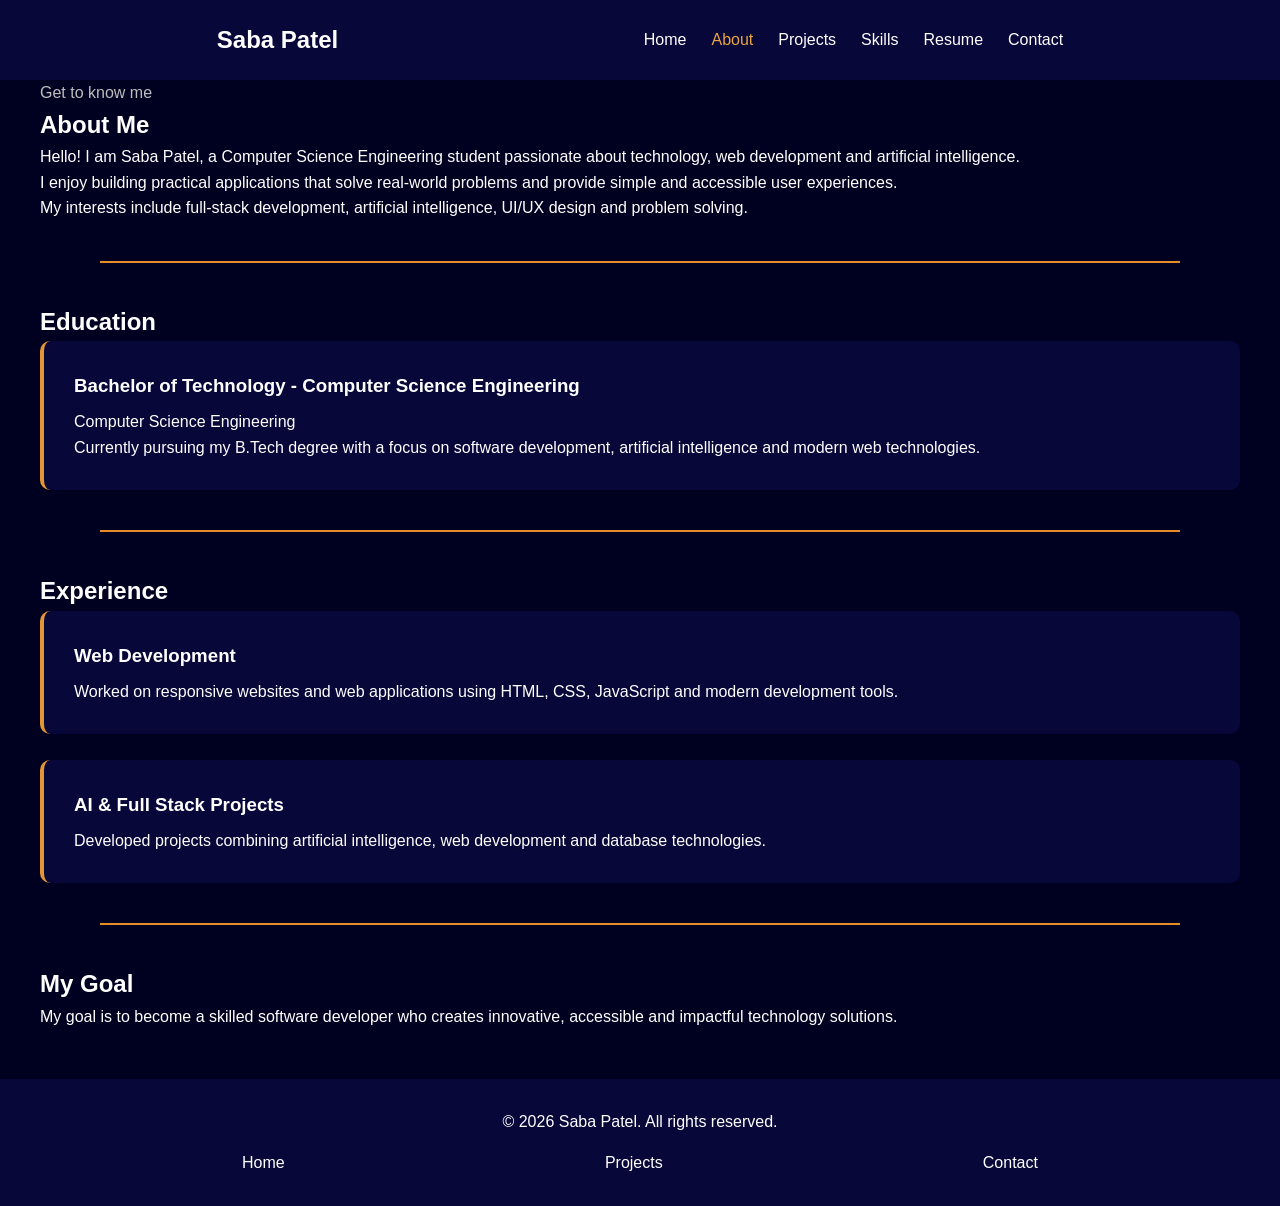
==== about.html @ 3e6c566c "Add files via upload" ====
<!DOCTYPE html>
<html lang="en">

<head>
    <meta charset="UTF-8">

    <meta name="viewport"
        content="width=device-width, initial-scale=1.0">

    <title>About Saba Patel | Portfolio</title>

    <meta name="description"
        content="Learn more about Saba Patel, a Computer Science Engineering student interested in web development, artificial intelligence and technology.">

    <meta name="author" content="Saba Patel">

    <meta name="robots" content="index, follow">

    <link rel="stylesheet" href="style.css">
</head>

<body>

    <a href="#main-content" class="skip-link">
        Skip to main content
    </a>

    <header>

        <nav aria-label="Main navigation">

            <div class="logo">
                <a href="index.html"
                   aria-label="Saba Patel Home">
                    Saba Patel
                </a>
            </div>

            <ul>

                <li>
                    <a href="index.html">
                        Home
                    </a>
                </li>

                <li>
                    <a href="about.html"
                       aria-current="page">
                        About
                    </a>
                </li>

                <li>
                    <a href="projects.html">
                        Projects
                    </a>
                </li>

                <li>
                    <a href="skills.html">
                        Skills
                    </a>
                </li>

                <li>
                    <a href="resume.html">
                        Resume
                    </a>
                </li>

                <li>
                    <a href="contact.html">
                        Contact
                    </a>
                </li>

            </ul>

        </nav>

    </header>


    <main id="main-content">

        <!-- ABOUT -->
        <section aria-labelledby="about-heading">

            <p class="text-gray">
                Get to know me
            </p>

            <h1 id="about-heading">
                About Me
            </h1>

            <p>
                Hello! I am Saba Patel, a Computer Science
                Engineering student passionate about technology,
                web development and artificial intelligence.
            </p>

            <p>
                I enjoy building practical applications that solve
                real-world problems and provide simple and
                accessible user experiences.
            </p>

            <p>
                My interests include full-stack development,
                artificial intelligence, UI/UX design and
                problem solving.
            </p>

        </section>


        <hr>


        <!-- EDUCATION -->
        <section aria-labelledby="education-heading">

            <h2 id="education-heading">
                Education
            </h2>

            <article class="experience-card">

                <h3>
                    Bachelor of Technology -
                    Computer Science Engineering
                </h3>

                <p>
                    Computer Science Engineering
                </p>

                <p>
                    Currently pursuing my B.Tech degree
                    with a focus on software development,
                    artificial intelligence and modern
                    web technologies.
                </p>

            </article>

        </section>


        <hr>


        <!-- EXPERIENCE -->
        <section aria-labelledby="experience-heading">

            <h2 id="experience-heading">
                Experience
            </h2>

            <article class="experience-card">

                <h3>
                    Web Development
                </h3>

                <p>
                    Worked on responsive websites and
                    web applications using HTML, CSS,
                    JavaScript and modern development tools.
                </p>

            </article>


            <br>


            <article class="experience-card">

                <h3>
                    AI & Full Stack Projects
                </h3>

                <p>
                    Developed projects combining artificial
                    intelligence, web development and
                    database technologies.
                </p>

            </article>

        </section>


        <hr>


        <!-- GOAL -->
        <section aria-labelledby="goal-heading">

            <h2 id="goal-heading">
                My Goal
            </h2>

            <p>
                My goal is to become a skilled software
                developer who creates innovative,
                accessible and impactful technology
                solutions.
            </p>

        </section>

    </main>


    <footer>

        <p>
            &copy; 2026 Saba Patel.
            All rights reserved.
        </p>

        <nav aria-label="Footer navigation">

            <a href="index.html">Home</a>
            <a href="projects.html">Projects</a>
            <a href="contact.html">Contact</a>

        </nav>

    </footer>

</body>

</html>
---- style.css ----
/* ================================
   RESET
================================ */

* {
    margin: 0;
    padding: 0;
    box-sizing: border-box;
}


/* ================================
   BASE
================================ */

html {
    scroll-behavior: smooth;
}

body {
    background-color: rgb(0, 0, 33);
    color: white;
    font-family: "Poppins", sans-serif;
    line-height: 1.6;
}


/* ================================
   ACCESSIBILITY
================================ */

.skip-link {
    position: absolute;
    top: -100px;
    left: 10px;
    background: white;
    color: black;
    padding: 12px 20px;
    z-index: 9999;
    text-decoration: none;
    font-weight: 600;
}

.skip-link:focus {
    top: 10px;
}


/* Visible keyboard focus */

a:focus,
button:focus,
input:focus,
textarea:focus,
select:focus {
    outline: 3px solid rgb(255, 193, 7);
    outline-offset: 3px;
}


/* ================================
   NAVIGATION
================================ */

header {
    background-color: rgb(7, 7, 57);
}

nav {
    min-height: 80px;
    display: flex;
    justify-content: space-around;
    align-items: center;
    padding: 0 5%;
}

.logo a {
    color: white;
    text-decoration: none;
    font-size: 1.5rem;
    font-weight: 600;
}

nav ul {
    display: flex;
    justify-content: center;
    align-items: center;
    gap: 25px;
    list-style: none;
}

nav ul li a {
    color: white;
    text-decoration: none;
    font-weight: 500;
}

nav ul li a:hover,
nav ul li a[aria-current="page"] {
    color: rgb(235, 164, 64);
}


/* ================================
   MAIN
================================ */

main {
    max-width: 1200px;
    margin: auto;
}


/* ================================
   HERO
================================ */

.firstSection {
    min-height: 650px;
    display: flex;
    justify-content: space-around;
    align-items: center;
    gap: 50px;
    padding: 80px 5%;
}

.leftSection {
    flex: 1;
}

.leftSection h1 {
    font-size: clamp(2rem, 5vw, 3.5rem);
    line-height: 1.2;
    margin-bottom: 15px;
}

.leftSection p {
    font-size: 1.5rem;
}

.hero-description {
    max-width: 650px;
    color: rgb(210, 210, 210);
    font-size: 1rem !important;
    margin-top: 20px;
}

.rightSection {
    flex: 1;
    display: flex;
    justify-content: center;
}

.rightSection img {
    width: min(400px, 100%);
    height: auto;
    border-radius: 50%;
    object-fit: cover;
}


/* ================================
   COLORS
================================ */

.orange {
    color: rgb(229, 150, 52);
}

.text-gray {
    color: rgb(190, 190, 190);
}

#element {
    color: rgb(229, 150, 52);
}


/* ================================
   BUTTONS
================================ */

.hero-buttons {
    display: flex;
    gap: 20px;
    margin-top: 30px;
    flex-wrap: wrap;
}

.button {
    display: inline-block;
    background-color: rgb(229, 150, 52);
    color: rgb(0, 0, 33);
    padding: 12px 24px;
    border-radius: 6px;
    text-decoration: none;
    font-weight: 600;
}

.button:hover {
    opacity: 0.85;
}

.secondary-button {
    background-color: transparent;
    color: white;
    border: 2px solid rgb(229, 150, 52);
}


/* ================================
   HR
================================ */

hr {
    border: none;
    height: 2px;
    background-color: rgb(231, 140, 43);
    margin: 40px 5%;
}


/* ================================
   SECTIONS
================================ */

.secondSection,
.projects-preview,
.cta {
    padding: 70px 5%;
}

.secondSection h2,
.projects-preview h2,
.cta h2 {
    font-size: 2rem;
    margin: 10px 0 40px;
}


/* ================================
   EXPERIENCE
================================ */

.experience-container {
    display: grid;
    grid-template-columns: repeat(2, 1fr);
    gap: 30px;
}

.experience-card {
    background-color: rgb(7, 7, 57);
    padding: 30px;
    border-radius: 10px;
    border-left: 4px solid rgb(229, 150, 52);
}

.experience-card h3 {
    margin-bottom: 8px;
}

.experience-date {
    color: rgb(229, 150, 52);
    margin-bottom: 15px;
}


/* ================================
   PROJECTS
================================ */

.project-grid {
    display: grid;
    grid-template-columns: repeat(3, 1fr);
    gap: 25px;
}

.project-card {
    background-color: rgb(7, 7, 57);
    padding: 30px;
    border-radius: 10px;
}

.project-card h3 {
    margin-bottom: 15px;
}

.project-card p {
    color: rgb(215, 215, 215);
    margin-bottom: 20px;
}

.project-card a {
    color: rgb(229, 150, 52);
}


/* ================================
   CTA
================================ */

.cta {
    text-align: center;
}

.cta p {
    margin-bottom: 25px;
}


/* ================================
   FOOTER
================================ */

footer {
    background-color: rgb(7, 7, 57);
    text-align: center;
    padding: 30px 20px;
    margin-top: 50px;
}

footer nav {
    margin-top: 15px;
    min-height: auto;
}

footer nav a {
    color: white;
    text-decoration: none;
    margin: 0 10px;
}

footer nav a:hover {
    color: rgb(229, 150, 52);
}


/* ================================
   RESPONSIVE
================================ */

@media (max-width: 800px) {

    nav {
        flex-direction: column;
        padding: 20px;
        gap: 15px;
    }

    nav ul {
        flex-wrap: wrap;
        gap: 15px;
    }

    .firstSection {
        flex-direction: column;
        text-align: center;
        padding-top: 50px;
    }

    .hero-buttons {
        justify-content: center;
    }

    .experience-container {
        grid-template-columns: 1fr;
    }

    .project-grid {
        grid-template-columns: 1fr;
    }

    .rightSection {
        order: -1;
    }

}


@media (max-width: 500px) {

    nav ul {
        flex-direction: column;
    }

    .leftSection h1 {
        font-size: 2rem;
    }

}
/* ================================
   CONTACT FORM
================================ */

form {
    max-width: 700px;
    margin-top: 30px;
}

form div {
    margin-bottom: 20px;
}

label {
    display: block;
    margin-bottom: 8px;
    font-weight: 600;
}

input,
textarea {
    width: 100%;
    padding: 12px;
    border: 2px solid rgb(150, 150, 150);
    border-radius: 5px;
    background-color: rgb(15, 15, 50);
    color: white;
    font-family: inherit;
    font-size: 1rem;
}

textarea {
    resize: vertical;
}

button {
    padding: 12px 25px;
    border: none;
    border-radius: 5px;
    background-color: rgb(229, 150, 52);
    color: rgb(0, 0, 33);
    font-family: inherit;
    font-weight: 600;
    font-size: 1rem;
    cursor: pointer;
}

button:hover {
    opacity: 0.85;
}

button:focus,
input:focus,
textarea:focus {
    outline: 3px solid rgb(255, 193, 7);
    outline-offset: 3px;
}
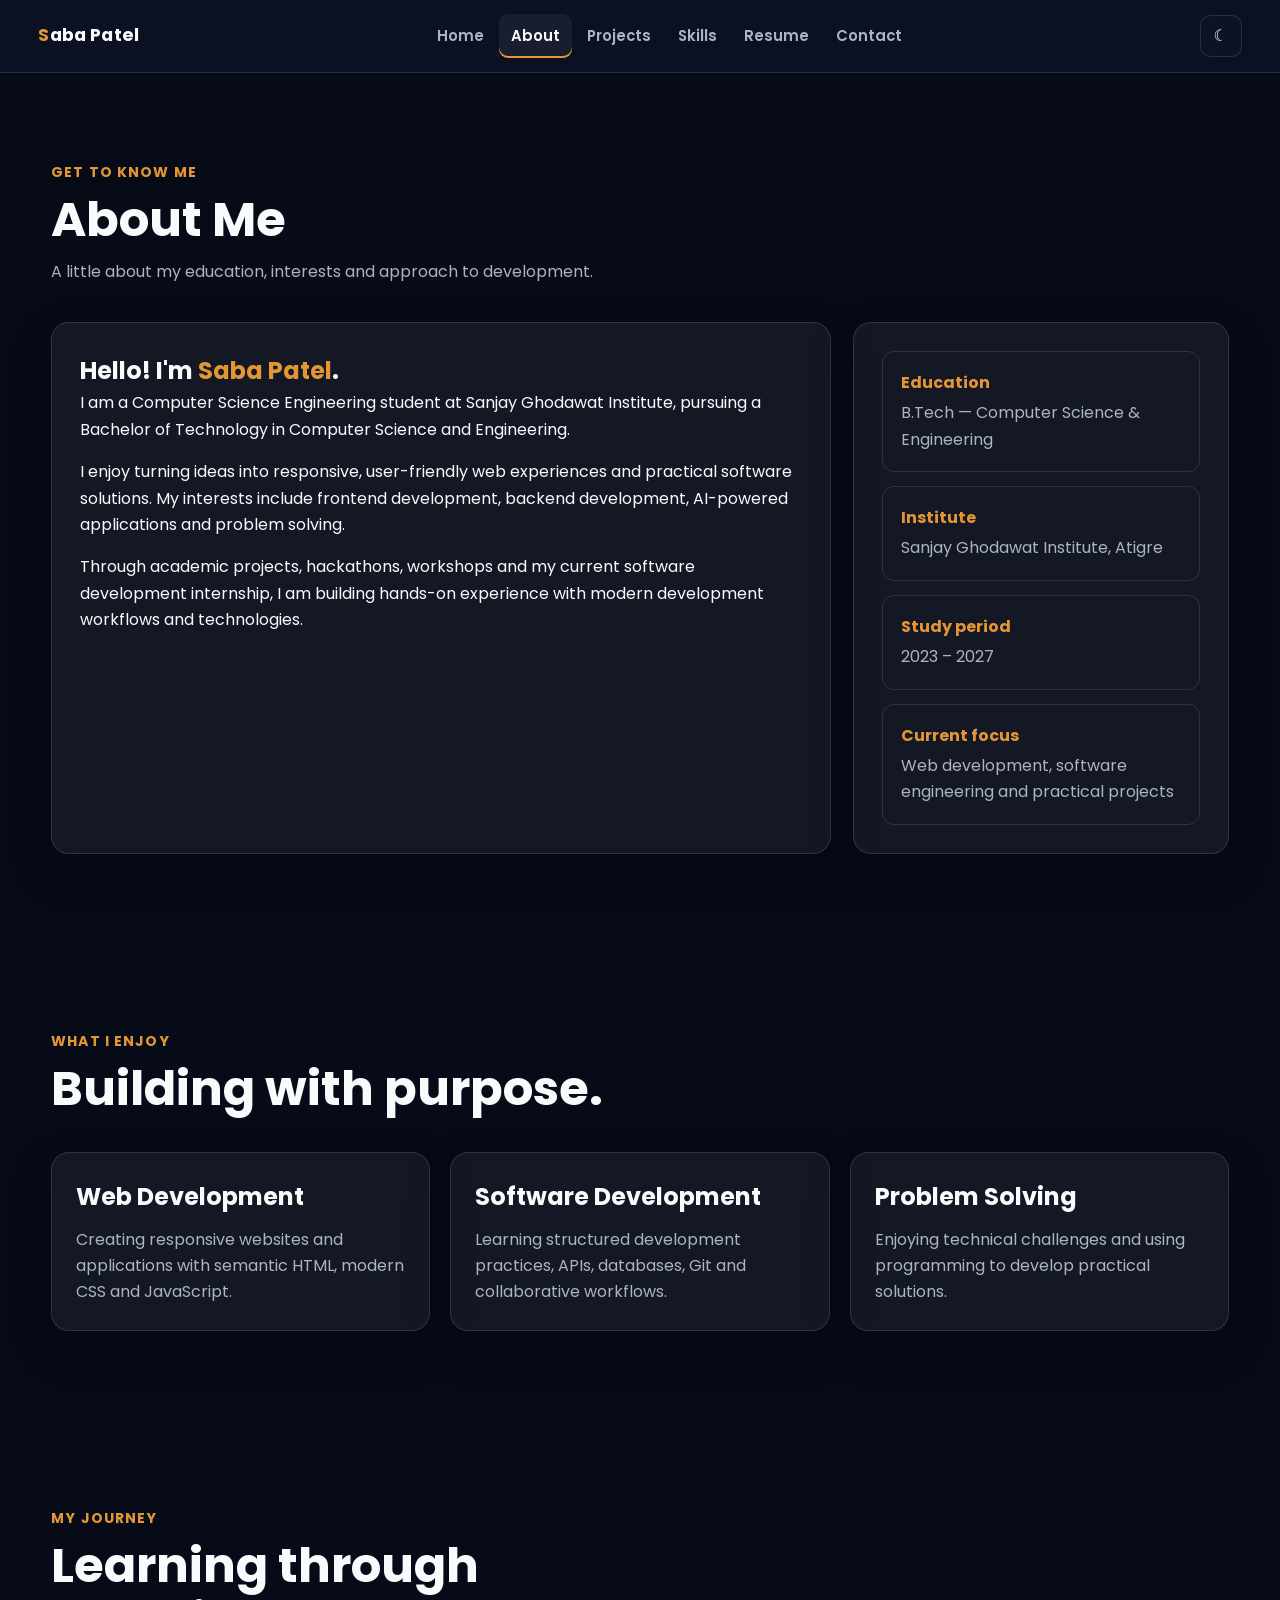
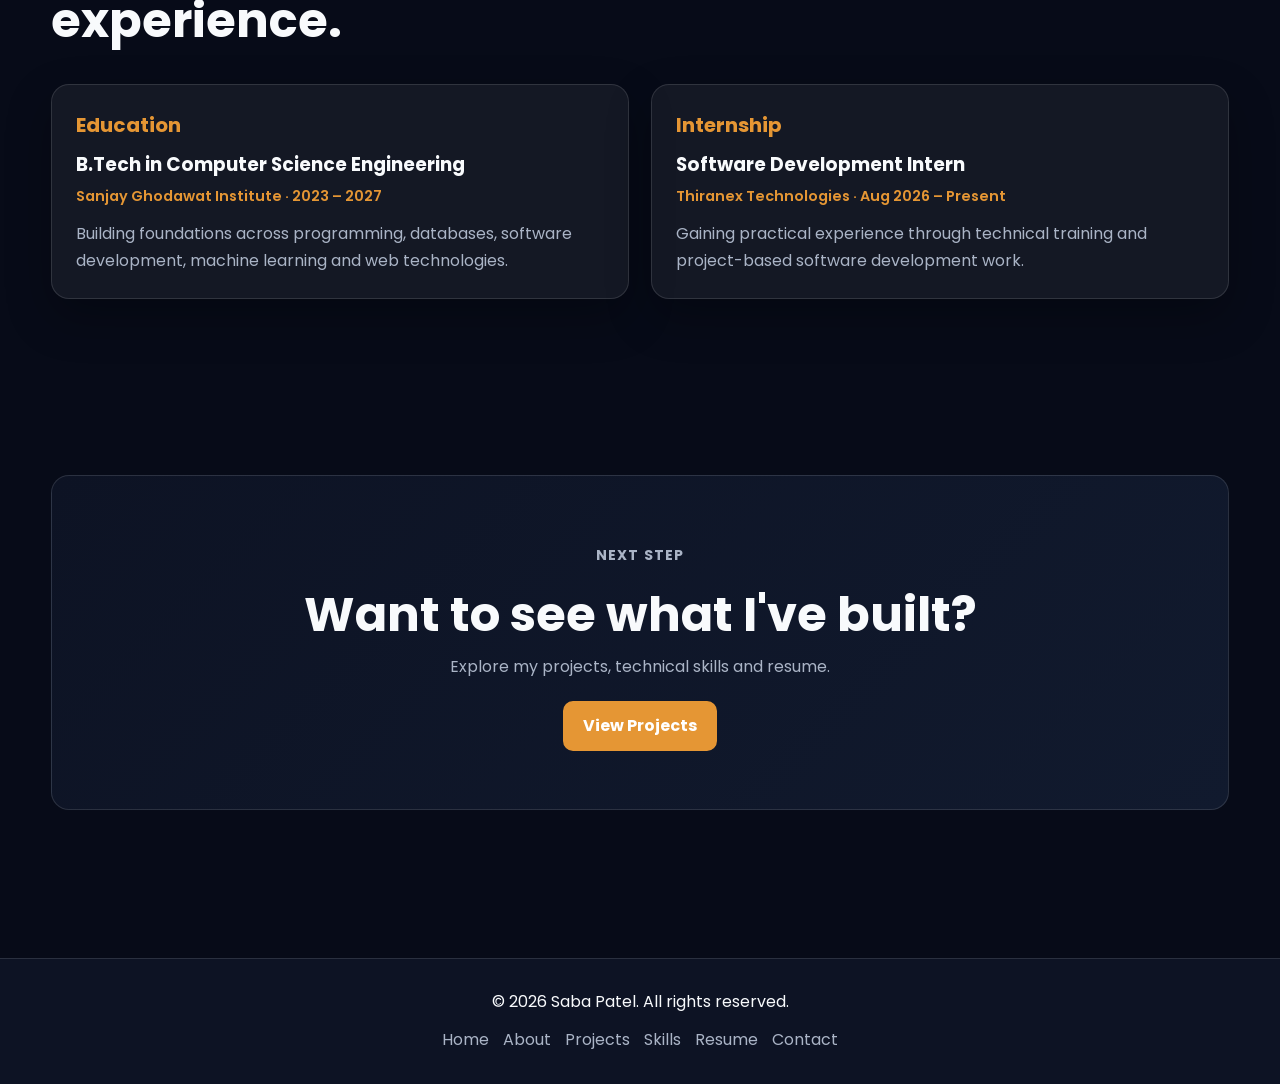
==== commit bdee9b09: "Add files via upload" ====
--- a/about.html
+++ b/about.html
@@ -1,238 +1,166 @@
-<!DOCTYPE html>
-<html lang="en">
-
-<head>
-    <meta charset="UTF-8">
-
-    <meta name="viewport"
-        content="width=device-width, initial-scale=1.0">
-
-    <title>About Saba Patel | Portfolio</title>
-
-    <meta name="description"
-        content="Learn more about Saba Patel, a Computer Science Engineering student interested in web development, artificial intelligence and technology.">
-
-    <meta name="author" content="Saba Patel">
-
-    <meta name="robots" content="index, follow">
-
-    <link rel="stylesheet" href="style.css">
-</head>
-
-<body>
-
-    <a href="#main-content" class="skip-link">
-        Skip to main content
-    </a>
-
-    <header>
-
-        <nav aria-label="Main navigation">
-
-            <div class="logo">
-                <a href="index.html"
-                   aria-label="Saba Patel Home">
-                    Saba Patel
-                </a>
-            </div>
-
-            <ul>
-
-                <li>
-                    <a href="index.html">
-                        Home
-                    </a>
-                </li>
-
-                <li>
-                    <a href="about.html"
-                       aria-current="page">
-                        About
-                    </a>
-                </li>
-
-                <li>
-                    <a href="projects.html">
-                        Projects
-                    </a>
-                </li>
-
-                <li>
-                    <a href="skills.html">
-                        Skills
-                    </a>
-                </li>
-
-                <li>
-                    <a href="resume.html">
-                        Resume
-                    </a>
-                </li>
-
-                <li>
-                    <a href="contact.html">
-                        Contact
-                    </a>
-                </li>
-
-            </ul>
-
-        </nav>
-
-    </header>
-
-
-    <main id="main-content">
-
-        <!-- ABOUT -->
-        <section aria-labelledby="about-heading">
-
-            <p class="text-gray">
-                Get to know me
-            </p>
-
-            <h1 id="about-heading">
-                About Me
-            </h1>
-
-            <p>
-                Hello! I am Saba Patel, a Computer Science
-                Engineering student passionate about technology,
-                web development and artificial intelligence.
-            </p>
-
-            <p>
-                I enjoy building practical applications that solve
-                real-world problems and provide simple and
-                accessible user experiences.
-            </p>
-
-            <p>
-                My interests include full-stack development,
-                artificial intelligence, UI/UX design and
-                problem solving.
-            </p>
-
-        </section>
-
-
-        <hr>
-
-
-        <!-- EDUCATION -->
-        <section aria-labelledby="education-heading">
-
-            <h2 id="education-heading">
-                Education
-            </h2>
-
-            <article class="experience-card">
-
-                <h3>
-                    Bachelor of Technology -
-                    Computer Science Engineering
-                </h3>
-
-                <p>
-                    Computer Science Engineering
-                </p>
-
-                <p>
-                    Currently pursuing my B.Tech degree
-                    with a focus on software development,
-                    artificial intelligence and modern
-                    web technologies.
-                </p>
-
-            </article>
-
-        </section>
-
-
-        <hr>
-
-
-        <!-- EXPERIENCE -->
-        <section aria-labelledby="experience-heading">
-
-            <h2 id="experience-heading">
-                Experience
-            </h2>
-
-            <article class="experience-card">
-
-                <h3>
-                    Web Development
-                </h3>
-
-                <p>
-                    Worked on responsive websites and
-                    web applications using HTML, CSS,
-                    JavaScript and modern development tools.
-                </p>
-
-            </article>
-
-
-            <br>
-
-
-            <article class="experience-card">
-
-                <h3>
-                    AI & Full Stack Projects
-                </h3>
-
-                <p>
-                    Developed projects combining artificial
-                    intelligence, web development and
-                    database technologies.
-                </p>
-
-            </article>
-
-        </section>
-
-
-        <hr>
-
-
-        <!-- GOAL -->
-        <section aria-labelledby="goal-heading">
-
-            <h2 id="goal-heading">
-                My Goal
-            </h2>
-
-            <p>
-                My goal is to become a skilled software
-                developer who creates innovative,
-                accessible and impactful technology
-                solutions.
-            </p>
-
-        </section>
-
-    </main>
-
-
-    <footer>
-
-        <p>
-            &copy; 2026 Saba Patel.
-            All rights reserved.
-        </p>
-
-        <nav aria-label="Footer navigation">
-
-            <a href="index.html">Home</a>
-            <a href="projects.html">Projects</a>
-            <a href="contact.html">Contact</a>
-
-        </nav>
-
-    </footer>
-
-</body>
-
-</html>+<!DOCTYPE html>
+<html lang="en">
+<head>
+    <meta charset="UTF-8">
+    <meta name="viewport" content="width=device-width, initial-scale=1.0">
+    <meta name="description" content="Learn about Saba Patel, a Computer Science Engineering student interested in web development, software development, AI and problem solving.">
+    <meta name="author" content="Saba Patel">
+    <meta name="robots" content="index, follow">
+    <meta name="theme-color" content="#070b18">
+    <meta property="og:title" content="About | Saba Patel">
+    <meta property="og:description" content="Learn about Saba Patel, a Computer Science Engineering student interested in web development, software development, AI and problem solving.">
+    <meta property="og:type" content="website">
+    <title>About | Saba Patel</title>
+    <link rel="preconnect" href="https://fonts.googleapis.com">
+    <link rel="preconnect" href="https://fonts.gstatic.com" crossorigin>
+    <link href="https://fonts.googleapis.com/css2?family=Poppins:wght@300;400;500;600;700&display=swap" rel="stylesheet">
+    <link rel="stylesheet" href="style.css">
+    <script src="script.js" defer></script>
+</head>
+<body>
+<a class="skip-link" href="#main-content">Skip to main content</a>
+<header class="site-header">
+    <nav class="navbar" aria-label="Main navigation">
+        <div class="logo">
+            <a href="index.html" aria-label="Saba Patel home"><span>S</span>aba Patel</a>
+        </div>
+        <ul class="nav-menu" id="navMenu">
+                <li><a href="index.html">Home</a></li>
+                <li><a href="about.html" aria-current="page">About</a></li>
+                <li><a href="projects.html">Projects</a></li>
+                <li><a href="skills.html">Skills</a></li>
+                <li><a href="resume.html">Resume</a></li>
+                <li><a href="contact.html">Contact</a></li>
+        </ul>
+        <div class="nav-actions">
+            <button class="icon-button" id="themeToggle" type="button" aria-label="Switch to light theme" title="Toggle theme">☾</button>
+            <button class="menu-toggle" id="menuToggle" type="button" aria-controls="navMenu" aria-expanded="false" aria-label="Open navigation menu">
+                <span class="menu-icon" aria-hidden="true"><span></span></span>
+            </button>
+        </div>
+    </nav>
+</header>
+<main id="main-content">
+    <section class="section" aria-labelledby="about-title">
+        <div class="container">
+            <div class="section-heading">
+                <p class="eyebrow">Get to know me</p>
+                <h1 class="section-title" id="about-title">About Me</h1>
+                <p class="section-text">A little about my education, interests and approach to development.</p>
+            </div>
+
+            <div class="about-grid">
+                <article class="about-copy">
+                    <h2>Hello! I'm <span class="orange">Saba Patel</span>.</h2>
+                    <p>
+                        I am a Computer Science Engineering student at Sanjay Ghodawat Institute,
+                        pursuing a Bachelor of Technology in Computer Science and Engineering.
+                    </p>
+                    <p>
+                        I enjoy turning ideas into responsive, user-friendly web experiences and
+                        practical software solutions. My interests include frontend development,
+                        backend development, AI-powered applications and problem solving.
+                    </p>
+                    <p>
+                        Through academic projects, hackathons, workshops and my current software
+                        development internship, I am building hands-on experience with modern
+                        development workflows and technologies.
+                    </p>
+                </article>
+
+                <aside class="about-side" aria-label="Quick facts">
+                    <div class="about-mini">
+                        <strong>Education</strong>
+                        <span>B.Tech — Computer Science & Engineering</span>
+                    </div>
+                    <div class="about-mini">
+                        <strong>Institute</strong>
+                        <span>Sanjay Ghodawat Institute, Atigre</span>
+                    </div>
+                    <div class="about-mini">
+                        <strong>Study period</strong>
+                        <span>2023 – 2027</span>
+                    </div>
+                    <div class="about-mini">
+                        <strong>Current focus</strong>
+                        <span>Web development, software engineering and practical projects</span>
+                    </div>
+                </aside>
+            </div>
+        </div>
+    </section>
+
+    <section class="section" aria-labelledby="what-title">
+        <div class="container">
+            <div class="section-heading">
+                <p class="eyebrow">What I enjoy</p>
+                <h2 class="section-title" id="what-title">Building with purpose.</h2>
+            </div>
+            <div class="card-grid">
+                <article class="card">
+                    <h2>Web Development</h2>
+                    <p>Creating responsive websites and applications with semantic HTML, modern CSS and JavaScript.</p>
+                </article>
+                <article class="card">
+                    <h2>Software Development</h2>
+                    <p>Learning structured development practices, APIs, databases, Git and collaborative workflows.</p>
+                </article>
+                <article class="card">
+                    <h2>Problem Solving</h2>
+                    <p>Enjoying technical challenges and using programming to develop practical solutions.</p>
+                </article>
+            </div>
+        </div>
+    </section>
+
+    <section class="section" aria-labelledby="journey-title">
+        <div class="container">
+            <div class="section-heading">
+                <p class="eyebrow">My journey</p>
+                <h2 class="section-title" id="journey-title">Learning through experience.</h2>
+            </div>
+            <div class="resume-grid">
+                <article class="resume-card">
+                    <h2>Education</h2>
+                    <h3>B.Tech in Computer Science Engineering</h3>
+                    <p class="resume-meta">Sanjay Ghodawat Institute · 2023 – 2027</p>
+                    <p>Building foundations across programming, databases, software development, machine learning and web technologies.</p>
+                </article>
+                <article class="resume-card">
+                    <h2>Internship</h2>
+                    <h3>Software Development Intern</h3>
+                    <p class="resume-meta">Thiranex Technologies · Aug 2026 – Present</p>
+                    <p>Gaining practical experience through technical training and project-based software development work.</p>
+                </article>
+            </div>
+        </div>
+    </section>
+
+    <section class="section" aria-labelledby="about-cta-title">
+        <div class="container">
+            <div class="cta">
+                <p class="eyebrow">Next step</p>
+                <h2 class="section-title" id="about-cta-title">Want to see what I've built?</h2>
+                <p>Explore my projects, technical skills and resume.</p>
+                <a class="button" href="projects.html">View Projects</a>
+            </div>
+        </div>
+    </section>
+</main>
+<footer class="site-footer">
+    <div class="footer-inner">
+        <p>&copy; 2026 Saba Patel. All rights reserved.</p>
+        <nav aria-label="Footer navigation">
+            <ul class="footer-links">
+                <li><a href="index.html">Home</a></li>
+                <li><a href="about.html">About</a></li>
+                <li><a href="projects.html">Projects</a></li>
+                <li><a href="skills.html">Skills</a></li>
+                <li><a href="resume.html">Resume</a></li>
+                <li><a href="contact.html">Contact</a></li>
+            </ul>
+        </nav>
+    </div>
+</footer>
+</body>
+</html>
--- a/style.css
+++ b/style.css
@@ -1,447 +1,802 @@
-/* ================================
-   RESET
-================================ */
-
-* {
-    margin: 0;
-    padding: 0;
-    box-sizing: border-box;
-}
-
-
-/* ================================
-   BASE
-================================ */
-
-html {
-    scroll-behavior: smooth;
-}
-
-body {
-    background-color: rgb(0, 0, 33);
-    color: white;
-    font-family: "Poppins", sans-serif;
-    line-height: 1.6;
-}
-
-
-/* ================================
-   ACCESSIBILITY
-================================ */
-
-.skip-link {
-    position: absolute;
-    top: -100px;
-    left: 10px;
-    background: white;
-    color: black;
-    padding: 12px 20px;
-    z-index: 9999;
-    text-decoration: none;
-    font-weight: 600;
-}
-
-.skip-link:focus {
-    top: 10px;
-}
-
-
-/* Visible keyboard focus */
-
-a:focus,
-button:focus,
-input:focus,
-textarea:focus,
-select:focus {
-    outline: 3px solid rgb(255, 193, 7);
-    outline-offset: 3px;
-}
-
-
-/* ================================
-   NAVIGATION
-================================ */
-
-header {
-    background-color: rgb(7, 7, 57);
-}
-
-nav {
-    min-height: 80px;
-    display: flex;
-    justify-content: space-around;
-    align-items: center;
-    padding: 0 5%;
-}
-
-.logo a {
-    color: white;
-    text-decoration: none;
-    font-size: 1.5rem;
-    font-weight: 600;
-}
-
-nav ul {
-    display: flex;
-    justify-content: center;
-    align-items: center;
-    gap: 25px;
-    list-style: none;
-}
-
-nav ul li a {
-    color: white;
-    text-decoration: none;
-    font-weight: 500;
-}
-
-nav ul li a:hover,
-nav ul li a[aria-current="page"] {
-    color: rgb(235, 164, 64);
-}
-
-
-/* ================================
-   MAIN
-================================ */
-
-main {
-    max-width: 1200px;
-    margin: auto;
-}
-
-
-/* ================================
-   HERO
-================================ */
-
-.firstSection {
-    min-height: 650px;
-    display: flex;
-    justify-content: space-around;
-    align-items: center;
-    gap: 50px;
-    padding: 80px 5%;
-}
-
-.leftSection {
-    flex: 1;
-}
-
-.leftSection h1 {
-    font-size: clamp(2rem, 5vw, 3.5rem);
-    line-height: 1.2;
-    margin-bottom: 15px;
-}
-
-.leftSection p {
-    font-size: 1.5rem;
-}
-
-.hero-description {
-    max-width: 650px;
-    color: rgb(210, 210, 210);
-    font-size: 1rem !important;
-    margin-top: 20px;
-}
-
-.rightSection {
-    flex: 1;
-    display: flex;
-    justify-content: center;
-}
-
-.rightSection img {
-    width: min(400px, 100%);
-    height: auto;
-    border-radius: 50%;
-    object-fit: cover;
-}
-
-
-/* ================================
-   COLORS
-================================ */
-
-.orange {
-    color: rgb(229, 150, 52);
-}
-
-.text-gray {
-    color: rgb(190, 190, 190);
-}
-
-#element {
-    color: rgb(229, 150, 52);
-}
-
-
-/* ================================
-   BUTTONS
-================================ */
-
-.hero-buttons {
-    display: flex;
-    gap: 20px;
-    margin-top: 30px;
-    flex-wrap: wrap;
-}
-
-.button {
-    display: inline-block;
-    background-color: rgb(229, 150, 52);
-    color: rgb(0, 0, 33);
-    padding: 12px 24px;
-    border-radius: 6px;
-    text-decoration: none;
-    font-weight: 600;
-}
-
-.button:hover {
-    opacity: 0.85;
-}
-
-.secondary-button {
-    background-color: transparent;
-    color: white;
-    border: 2px solid rgb(229, 150, 52);
-}
-
-
-/* ================================
-   HR
-================================ */
-
-hr {
-    border: none;
-    height: 2px;
-    background-color: rgb(231, 140, 43);
-    margin: 40px 5%;
-}
-
-
-/* ================================
-   SECTIONS
-================================ */
-
-.secondSection,
-.projects-preview,
-.cta {
-    padding: 70px 5%;
-}
-
-.secondSection h2,
-.projects-preview h2,
-.cta h2 {
-    font-size: 2rem;
-    margin: 10px 0 40px;
-}
-
-
-/* ================================
-   EXPERIENCE
-================================ */
-
-.experience-container {
-    display: grid;
-    grid-template-columns: repeat(2, 1fr);
-    gap: 30px;
-}
-
-.experience-card {
-    background-color: rgb(7, 7, 57);
-    padding: 30px;
-    border-radius: 10px;
-    border-left: 4px solid rgb(229, 150, 52);
-}
-
-.experience-card h3 {
-    margin-bottom: 8px;
-}
-
-.experience-date {
-    color: rgb(229, 150, 52);
-    margin-bottom: 15px;
-}
-
-
-/* ================================
-   PROJECTS
-================================ */
-
-.project-grid {
-    display: grid;
-    grid-template-columns: repeat(3, 1fr);
-    gap: 25px;
-}
-
-.project-card {
-    background-color: rgb(7, 7, 57);
-    padding: 30px;
-    border-radius: 10px;
-}
-
-.project-card h3 {
-    margin-bottom: 15px;
-}
-
-.project-card p {
-    color: rgb(215, 215, 215);
-    margin-bottom: 20px;
-}
-
-.project-card a {
-    color: rgb(229, 150, 52);
-}
-
-
-/* ================================
-   CTA
-================================ */
-
-.cta {
-    text-align: center;
-}
-
-.cta p {
-    margin-bottom: 25px;
-}
-
-
-/* ================================
-   FOOTER
-================================ */
-
-footer {
-    background-color: rgb(7, 7, 57);
-    text-align: center;
-    padding: 30px 20px;
-    margin-top: 50px;
-}
-
-footer nav {
-    margin-top: 15px;
-    min-height: auto;
-}
-
-footer nav a {
-    color: white;
-    text-decoration: none;
-    margin: 0 10px;
-}
-
-footer nav a:hover {
-    color: rgb(229, 150, 52);
-}
-
-
-/* ================================
-   RESPONSIVE
-================================ */
-
-@media (max-width: 800px) {
-
-    nav {
-        flex-direction: column;
-        padding: 20px;
-        gap: 15px;
-    }
-
-    nav ul {
-        flex-wrap: wrap;
-        gap: 15px;
-    }
-
-    .firstSection {
-        flex-direction: column;
-        text-align: center;
-        padding-top: 50px;
-    }
-
-    .hero-buttons {
-        justify-content: center;
-    }
-
-    .experience-container {
-        grid-template-columns: 1fr;
-    }
-
-    .project-grid {
-        grid-template-columns: 1fr;
-    }
-
-    .rightSection {
-        order: -1;
-    }
-
-}
-
-
-@media (max-width: 500px) {
-
-    nav ul {
-        flex-direction: column;
-    }
-
-    .leftSection h1 {
-        font-size: 2rem;
-    }
-
-}
-/* ================================
-   CONTACT FORM
-================================ */
-
-form {
-    max-width: 700px;
-    margin-top: 30px;
-}
-
-form div {
-    margin-bottom: 20px;
-}
-
-label {
-    display: block;
-    margin-bottom: 8px;
-    font-weight: 600;
-}
-
-input,
-textarea {
-    width: 100%;
-    padding: 12px;
-    border: 2px solid rgb(150, 150, 150);
-    border-radius: 5px;
-    background-color: rgb(15, 15, 50);
-    color: white;
-    font-family: inherit;
-    font-size: 1rem;
-}
-
-textarea {
-    resize: vertical;
-}
-
-button {
-    padding: 12px 25px;
-    border: none;
-    border-radius: 5px;
-    background-color: rgb(229, 150, 52);
-    color: rgb(0, 0, 33);
-    font-family: inherit;
-    font-weight: 600;
-    font-size: 1rem;
-    cursor: pointer;
-}
-
-button:hover {
-    opacity: 0.85;
-}
-
-button:focus,
-input:focus,
-textarea:focus {
-    outline: 3px solid rgb(255, 193, 7);
-    outline-offset: 3px;
-}+/* =========================================================
+   SABA PATEL PORTFOLIO
+   Modern CSS3 • Grid • Flexbox • Mobile-first • Accessible
+   ========================================================= */
+
+:root {
+    --bg: #070b18;
+    --surface: #0d1324;
+    --surface-2: #111a2e;
+    --card: rgba(255, 255, 255, 0.055);
+    --text: #f8fafc;
+    --muted: #aab4c6;
+    --primary: #e59634;
+    --primary-hover: #f3aa4f;
+    --border: rgba(255, 255, 255, 0.12);
+    --shadow: 0 18px 45px rgba(0, 0, 0, 0.28);
+    --radius: 18px;
+    --max: 1180px;
+    --transition: 220ms ease;
+}
+
+[data-theme="light"] {
+    --bg: #f5f7fb;
+    --surface: #ffffff;
+    --surface-2: #eef2f7;
+    --card: #ffffff;
+    --text: #172033;
+    --muted: #5f6b7d;
+    --primary: #c96f05;
+    --primary-hover: #a95d04;
+    --border: rgba(23, 32, 51, 0.12);
+    --shadow: 0 18px 45px rgba(20, 30, 50, 0.10);
+}
+
+* {
+    box-sizing: border-box;
+    margin: 0;
+    padding: 0;
+}
+
+html {
+    scroll-behavior: smooth;
+}
+
+body {
+    min-height: 100vh;
+    background: var(--bg);
+    color: var(--text);
+    font-family: "Poppins", system-ui, sans-serif;
+    line-height: 1.65;
+    transition: background-color var(--transition), color var(--transition);
+}
+
+img {
+    display: block;
+    max-width: 100%;
+}
+
+a {
+    color: inherit;
+    text-decoration: none;
+}
+
+button,
+input,
+textarea {
+    font: inherit;
+}
+
+button {
+    cursor: pointer;
+}
+
+:focus-visible {
+    outline: 3px solid var(--primary);
+    outline-offset: 3px;
+}
+
+.skip-link {
+    position: fixed;
+    left: 12px;
+    top: -100px;
+    z-index: 3000;
+    padding: 10px 14px;
+    background: var(--primary);
+    color: #fff;
+    border-radius: 8px;
+    font-weight: 700;
+}
+
+.skip-link:focus {
+    top: 12px;
+}
+
+/* ---------- Shared layout ---------- */
+
+.container {
+    width: min(92%, var(--max));
+    margin-inline: auto;
+}
+
+main {
+    overflow: hidden;
+}
+
+.section {
+    padding: 72px 0;
+}
+
+.section-heading {
+    max-width: 720px;
+    margin-bottom: 36px;
+}
+
+.eyebrow {
+    margin-bottom: 8px;
+    color: var(--primary);
+    font-size: .88rem;
+    font-weight: 700;
+    letter-spacing: .08em;
+    text-transform: uppercase;
+}
+
+.section-title {
+    margin-bottom: 12px;
+    font-size: clamp(2rem, 5vw, 3rem);
+    line-height: 1.15;
+}
+
+.section-text {
+    color: var(--muted);
+}
+
+.text-gray {
+    color: var(--muted);
+}
+
+.orange {
+    color: var(--primary);
+}
+
+/* ---------- Header / same navigation on every page ---------- */
+
+.site-header {
+    position: sticky;
+    top: 0;
+    z-index: 1000;
+    border-bottom: 1px solid var(--border);
+    background: color-mix(in srgb, var(--surface) 92%, transparent);
+    backdrop-filter: blur(14px);
+}
+
+.navbar {
+    width: min(94%, 1280px);
+    min-height: 72px;
+    margin-inline: auto;
+    display: flex;
+    align-items: center;
+    justify-content: space-between;
+    gap: 18px;
+}
+
+.logo a {
+    display: inline-flex;
+    align-items: center;
+    min-height: 44px;
+    color: var(--text);
+    font-size: 1.1rem;
+    font-weight: 700;
+    letter-spacing: .01em;
+}
+
+.logo a span {
+    color: var(--primary);
+}
+
+.nav-menu {
+    position: absolute;
+    left: 4%;
+    right: 4%;
+    top: calc(100% + 8px);
+    display: none;
+    flex-direction: column;
+    gap: 4px;
+    padding: 12px;
+    list-style: none;
+    background: var(--surface);
+    border: 1px solid var(--border);
+    border-radius: 14px;
+    box-shadow: var(--shadow);
+}
+
+.nav-menu.is-open {
+    display: flex;
+}
+
+.nav-menu a {
+    display: block;
+    padding: 10px 12px;
+    border-radius: 9px;
+    color: var(--muted);
+    font-size: .93rem;
+    font-weight: 600;
+    transition: color var(--transition), background-color var(--transition);
+}
+
+.nav-menu a:hover,
+.nav-menu a:focus-visible,
+.nav-menu a[aria-current="page"] {
+    color: var(--text);
+    background: var(--card);
+}
+
+.nav-menu a[aria-current="page"] {
+    box-shadow: inset 3px 0 0 var(--primary);
+}
+
+.nav-actions {
+    display: flex;
+    align-items: center;
+    gap: 8px;
+}
+
+.icon-button,
+.menu-toggle {
+    width: 42px;
+    height: 42px;
+    display: grid;
+    place-items: center;
+    border: 1px solid var(--border);
+    border-radius: 10px;
+    background: var(--surface);
+    color: var(--text);
+}
+
+.menu-toggle {
+    display: grid;
+}
+
+.menu-icon {
+    position: relative;
+    width: 19px;
+    height: 14px;
+}
+
+.menu-icon::before,
+.menu-icon::after,
+.menu-icon span {
+    content: "";
+    position: absolute;
+    left: 0;
+    width: 19px;
+    height: 2px;
+    background: currentColor;
+    border-radius: 2px;
+}
+
+.menu-icon::before { top: 0; }
+.menu-icon span { top: 6px; }
+.menu-icon::after { top: 12px; }
+
+/* ---------- Buttons ---------- */
+
+.button {
+    display: inline-flex;
+    align-items: center;
+    justify-content: center;
+    gap: 8px;
+    min-height: 46px;
+    padding: 10px 18px;
+    border: 2px solid var(--primary);
+    border-radius: 10px;
+    background: var(--primary);
+    color: #fff;
+    font-weight: 700;
+    transition: transform var(--transition), background-color var(--transition), color var(--transition);
+}
+
+.button:hover,
+.button:focus-visible {
+    transform: translateY(-2px);
+    background: transparent;
+    color: var(--primary);
+}
+
+.button.secondary {
+    background: transparent;
+    color: var(--text);
+    border-color: var(--border);
+}
+
+.button.secondary:hover,
+.button.secondary:focus-visible {
+    border-color: var(--primary);
+    color: var(--primary);
+}
+
+/* ---------- Home hero ---------- */
+
+.hero {
+    min-height: calc(100vh - 72px);
+    display: grid;
+    align-items: center;
+    padding: 58px 0 72px;
+}
+
+.hero-grid {
+    display: grid;
+    grid-template-columns: 1fr;
+    gap: 44px;
+    align-items: center;
+}
+
+.hero-copy h1 {
+    max-width: 760px;
+    margin-bottom: 18px;
+    font-size: clamp(2.4rem, 8vw, 5rem);
+    line-height: 1.04;
+    letter-spacing: -.04em;
+}
+
+.hero-copy .lead {
+    max-width: 680px;
+    margin-bottom: 24px;
+    color: var(--muted);
+    font-size: clamp(1rem, 2vw, 1.15rem);
+}
+
+.hero-actions {
+    display: flex;
+    flex-wrap: wrap;
+    gap: 12px;
+    margin-bottom: 32px;
+}
+
+.hero-highlights {
+    display: grid;
+    grid-template-columns: repeat(2, 1fr);
+    gap: 12px;
+    max-width: 620px;
+}
+
+.highlight {
+    padding: 16px;
+    background: var(--card);
+    border: 1px solid var(--border);
+    border-radius: 12px;
+}
+
+.highlight strong {
+    display: block;
+    margin-bottom: 3px;
+    color: var(--text);
+}
+
+.highlight span {
+    color: var(--muted);
+    font-size: .84rem;
+}
+
+.hero-image-wrap {
+    position: relative;
+    display: grid;
+    place-items: center;
+}
+
+.hero-image-wrap::before {
+    content: "";
+    position: absolute;
+    width: min(80vw, 420px);
+    aspect-ratio: 1;
+    border-radius: 50%;
+    background: var(--primary);
+    opacity: .10;
+    filter: blur(30px);
+}
+
+.hero-image {
+    position: relative;
+    width: min(82vw, 410px);
+    aspect-ratio: 1;
+    object-fit: cover;
+    border-radius: 28px;
+    border: 1px solid var(--border);
+    box-shadow: var(--shadow);
+}
+
+/* ---------- Cards / grids ---------- */
+
+.card-grid {
+    display: grid;
+    grid-template-columns: 1fr;
+    gap: 20px;
+}
+
+.card {
+    height: 100%;
+    padding: 24px;
+    background: var(--card);
+    border: 1px solid var(--border);
+    border-radius: var(--radius);
+    box-shadow: var(--shadow);
+    transition: transform var(--transition), border-color var(--transition);
+}
+
+.card:hover {
+    transform: translateY(-5px);
+    border-color: var(--primary);
+}
+
+.card h2,
+.card h3 {
+    margin-bottom: 10px;
+}
+
+.card h2,
+.card h3,
+.project-card h2,
+.skill-card h2 {
+    color: var(--text);
+}
+
+.card p,
+.project-card p,
+.skill-card p {
+    color: var(--muted);
+}
+
+.project-grid {
+    display: grid;
+    grid-template-columns: 1fr;
+    gap: 20px;
+}
+
+.project-card {
+    display: flex;
+    flex-direction: column;
+    padding: 24px;
+    background: var(--card);
+    border: 1px solid var(--border);
+    border-radius: var(--radius);
+    box-shadow: var(--shadow);
+}
+
+.project-card .tech {
+    margin: 12px 0;
+    color: var(--primary);
+    font-size: .88rem;
+    font-weight: 600;
+}
+
+.project-card .button {
+    align-self: flex-start;
+    margin-top: auto;
+}
+
+.skill-grid {
+    display: grid;
+    grid-template-columns: repeat(2, 1fr);
+    gap: 14px;
+}
+
+.skill-card {
+    padding: 20px 14px;
+    text-align: center;
+    background: var(--card);
+    border: 1px solid var(--border);
+    border-radius: 14px;
+    transition: transform var(--transition), border-color var(--transition);
+}
+
+.skill-card:hover {
+    transform: translateY(-4px);
+    border-color: var(--primary);
+}
+
+/* ---------- About ---------- */
+
+.about-grid {
+    display: grid;
+    grid-template-columns: 1fr;
+    gap: 22px;
+}
+
+.about-copy,
+.about-side {
+    padding: 28px;
+    background: var(--card);
+    border: 1px solid var(--border);
+    border-radius: var(--radius);
+    box-shadow: var(--shadow);
+}
+
+.about-copy p + p {
+    margin-top: 16px;
+}
+
+.about-side {
+    display: grid;
+    gap: 14px;
+}
+
+.about-mini {
+    padding: 18px;
+    border: 1px solid var(--border);
+    border-radius: 12px;
+}
+
+.about-mini strong {
+    display: block;
+    color: var(--primary);
+    margin-bottom: 4px;
+}
+
+.about-mini span {
+    color: var(--muted);
+}
+
+/* ---------- Resume ---------- */
+
+.resume-actions {
+    display: flex;
+    flex-wrap: wrap;
+    gap: 12px;
+    margin: 24px 0 38px;
+}
+
+.resume-grid {
+    display: grid;
+    grid-template-columns: 1fr;
+    gap: 22px;
+}
+
+.resume-card {
+    padding: 24px;
+    background: var(--card);
+    border: 1px solid var(--border);
+    border-radius: var(--radius);
+    box-shadow: var(--shadow);
+}
+
+.resume-card h2 {
+    margin-bottom: 8px;
+    color: var(--primary);
+    font-size: 1.25rem;
+}
+
+.resume-card h3 {
+    margin-bottom: 4px;
+}
+
+.resume-card p {
+    color: var(--muted);
+}
+
+.resume-meta {
+    margin-bottom: 12px;
+    color: var(--primary) !important;
+    font-size: .9rem;
+    font-weight: 600;
+}
+
+.resume-list {
+    padding-left: 20px;
+    color: var(--muted);
+}
+
+.resume-list li + li {
+    margin-top: 7px;
+}
+
+.resume-skills {
+    display: flex;
+    flex-wrap: wrap;
+    gap: 9px;
+    margin-top: 12px;
+}
+
+.resume-skills span {
+    padding: 7px 10px;
+    border: 1px solid var(--border);
+    border-radius: 999px;
+    color: var(--muted);
+    font-size: .86rem;
+}
+
+/* ---------- Contact ---------- */
+
+.contact-grid {
+    display: grid;
+    grid-template-columns: 1fr;
+    gap: 24px;
+}
+
+.contact-info,
+.contact-form {
+    padding: 26px;
+    background: var(--card);
+    border: 1px solid var(--border);
+    border-radius: var(--radius);
+    box-shadow: var(--shadow);
+}
+
+.contact-info {
+    display: grid;
+    gap: 14px;
+    align-content: start;
+}
+
+.contact-item {
+    padding: 15px;
+    border: 1px solid var(--border);
+    border-radius: 12px;
+}
+
+.contact-item strong {
+    display: block;
+    margin-bottom: 3px;
+    color: var(--primary);
+}
+
+.contact-item a {
+    color: var(--muted);
+    overflow-wrap: anywhere;
+}
+
+.contact-form {
+    display: grid;
+    gap: 8px;
+}
+
+.contact-form label {
+    margin-top: 8px;
+    font-weight: 600;
+}
+
+.contact-form input,
+.contact-form textarea {
+    width: 100%;
+    padding: 12px 14px;
+    border: 1px solid var(--border);
+    border-radius: 10px;
+    background: var(--surface);
+    color: var(--text);
+}
+
+.contact-form textarea {
+    min-height: 160px;
+    resize: vertical;
+}
+
+.contact-form input:focus,
+.contact-form textarea:focus {
+    outline: 3px solid color-mix(in srgb, var(--primary) 25%, transparent);
+    border-color: var(--primary);
+}
+
+.form-note {
+    margin-top: 5px;
+    color: var(--muted);
+    font-size: .84rem;
+}
+
+/* ---------- CTA / footer ---------- */
+
+.cta {
+    text-align: center;
+    padding: 58px 22px;
+    background: linear-gradient(135deg, var(--surface), var(--surface-2));
+    border: 1px solid var(--border);
+    border-radius: var(--radius);
+}
+
+.cta p {
+    max-width: 620px;
+    margin: 10px auto 20px;
+    color: var(--muted);
+}
+
+.site-footer {
+    margin-top: 60px;
+    padding: 30px 0;
+    border-top: 1px solid var(--border);
+    background: var(--surface);
+}
+
+.footer-inner {
+    width: min(92%, var(--max));
+    margin-inline: auto;
+    display: flex;
+    flex-direction: column;
+    gap: 12px;
+    align-items: center;
+    text-align: center;
+}
+
+.footer-links {
+    display: flex;
+    flex-wrap: wrap;
+    justify-content: center;
+    gap: 14px;
+    list-style: none;
+}
+
+.footer-links a {
+    color: var(--muted);
+}
+
+.footer-links a:hover,
+.footer-links a:focus-visible {
+    color: var(--primary);
+}
+
+/* ---------- Responsive: tablet ---------- */
+
+@media (min-width: 650px) {
+    .section {
+        padding: 88px 0;
+    }
+
+    .hero-highlights {
+        grid-template-columns: repeat(4, 1fr);
+    }
+
+    .card-grid,
+    .project-grid {
+        grid-template-columns: repeat(2, 1fr);
+    }
+
+    .skill-grid {
+        grid-template-columns: repeat(3, 1fr);
+    }
+
+    .resume-grid {
+        grid-template-columns: repeat(2, 1fr);
+    }
+
+    .contact-grid {
+        grid-template-columns: .8fr 1.2fr;
+    }
+}
+
+/* ---------- Responsive: desktop ---------- */
+
+@media (min-width: 900px) {
+    .menu-toggle {
+        display: none;
+    }
+
+    .nav-menu {
+        position: static;
+        display: flex;
+        flex-direction: row;
+        align-items: center;
+        gap: 3px;
+        padding: 0;
+        border: 0;
+        box-shadow: none;
+        background: transparent;
+    }
+
+    .nav-menu a[aria-current="page"] {
+        box-shadow: inset 0 -2px 0 var(--primary);
+    }
+
+    .hero-grid {
+        grid-template-columns: 1.2fr .8fr;
+        gap: 80px;
+    }
+
+    .card-grid,
+    .project-grid {
+        grid-template-columns: repeat(3, 1fr);
+    }
+
+    .skill-grid {
+        grid-template-columns: repeat(4, 1fr);
+    }
+
+    .resume-grid {
+        grid-template-columns: repeat(2, 1fr);
+    }
+
+    .about-grid {
+        grid-template-columns: 1.35fr .65fr;
+    }
+}
+
+/* ---------- Reduced motion ---------- */
+
+@media (prefers-reduced-motion: reduce) {
+    html {
+        scroll-behavior: auto;
+    }
+
+    *,
+    *::before,
+    *::after {
+        transition: none !important;
+        animation: none !important;
+    }
+}
